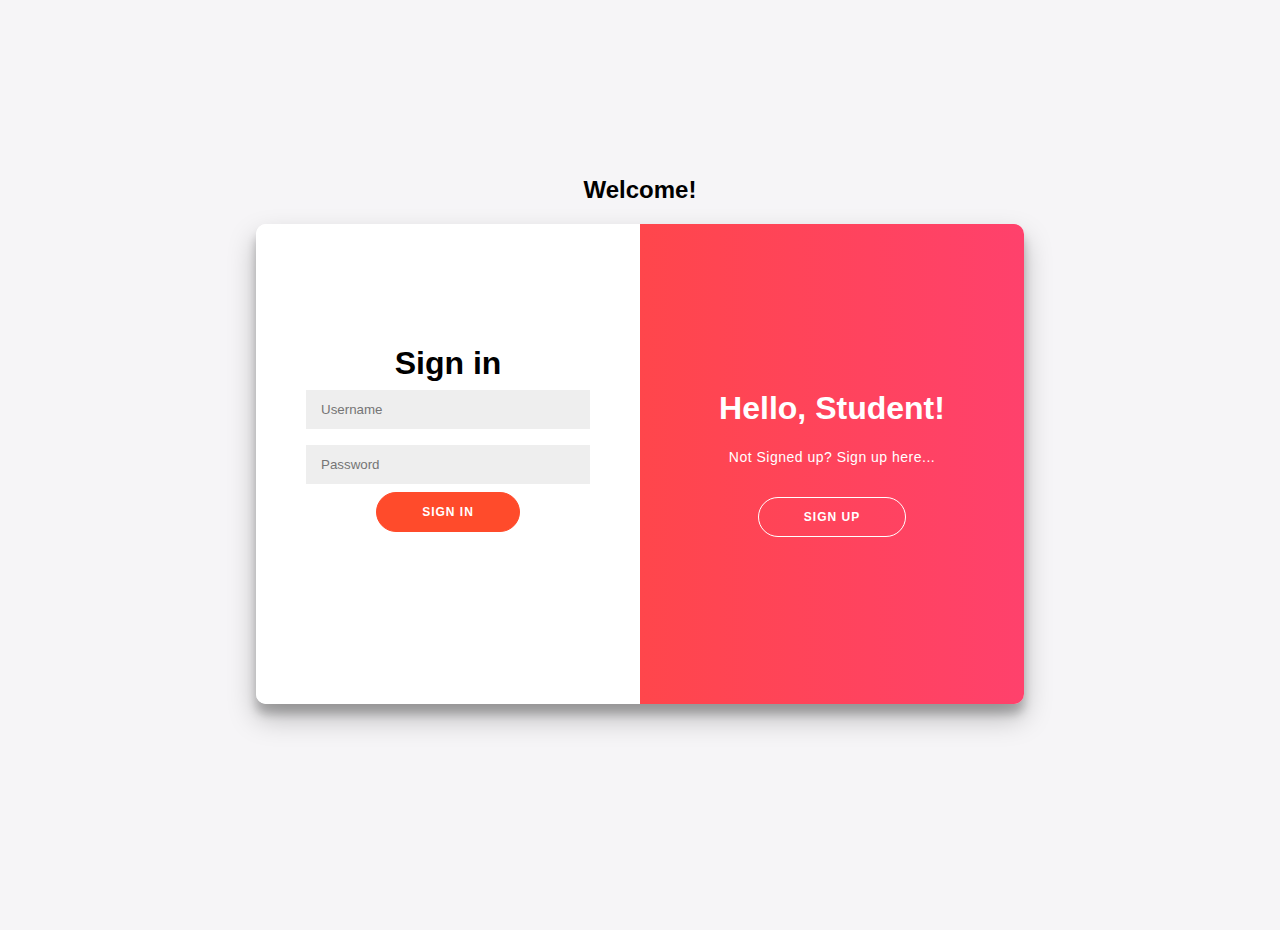
==== index.html @ 852061a4 "Initial commit" ====
<html>
  <head>
    <title>Login</title>
    <meta name="viewport" content="width=device-width, initial-scale=1.0">
    <link rel="stylesheet" href="css/style.css">
    <script src="jquery/jquery-3.3.1.min.js"></script>  

   
  </head>
  <body>


    <h2>Welcome!</h2>
    
    <div class="container" id="container">
        <div class="form-container sign-up-container">
            <form action="#">
                <h1>Create Account</h1>
                <input type="text" placeholder="Name" />
                <input type="email" placeholder="Email" />
                <input type="password" placeholder="Password" />
                <button>Sign Up</button>

            </form>
        </div>

        

        <div class="form-container sign-in-container">
            <form action="" method="post">
                <h1>Sign in</h1>
                <input id="username" type="text" placeholder="Username" name="username" />
                <input id="password" type="password" placeholder="Password" name="password"  />
               
                <button  onclick="begin()" type="button" value="Login">Sign In</button>
                <div id="spinner"></div>
                <p id ="error-output" class="error" ></p>
               
            </form>
            
        </div>
        <div id="spinner"></div>
        <div class="overlay-container">
            <div class="overlay">
                <div class="overlay-panel overlay-left">
                    <h1>Welcome Back!</h1>
                    <p>To test the proctoring tool, please login with your ID</p>
                    <button class="ghost" id="signIn">Sign In</button>
                </div>
                <div class="overlay-panel overlay-right">
                    <h1>Hello, Student!</h1>
                    <p>Not Signed up? Sign up here...</p>
                    <button class="ghost" id="signUp">Sign Up</button>
                </div>
            </div>
        </div>
    </div>


    



    <script src='js/main.js'></script>

  </body>
</html>
---- css/style.css ----
* {
	box-sizing: border-box;
}

body {
	background: #f6f5f7;
	display: flex;
	justify-content: center;
	align-items: center;
	flex-direction: column;
	font-family: 'Montserrat', sans-serif;
	height: 100vh;
	margin: -20px 0 50px;
}

h1 {
	font-weight: bold;
	margin: 0;
}

h2 {
	text-align: center;
}

p {
	font-size: 14px;
	font-weight: 100;
	line-height: 20px;
	letter-spacing: 0.5px;
	margin: 20px 0 30px;
}

span {
	font-size: 12px;
}

a {
	color: #333;
	font-size: 14px;
	text-decoration: none;
	margin: 15px 0;
}

button {
	border-radius: 20px;
	border: 1px solid #FF4B2B;
	background-color: #FF4B2B;
	color: #FFFFFF;
	font-size: 12px;
	font-weight: bold;
	padding: 12px 45px;
	letter-spacing: 1px;
	text-transform: uppercase;
	transition: transform 80ms ease-in;
}

button:active {
	transform: scale(0.95);
}

button:focus {
	outline: none;
}

button.ghost {
	background-color: transparent;
	border-color: #FFFFFF;
}

form {
	background-color: #FFFFFF;
	display: flex;
	align-items: center;
	justify-content: center;
	flex-direction: column;
	padding: 0 50px;
	height: 100%;
	text-align: center;
}

input {
	background-color: #eee;
	border: none;
	padding: 12px 15px;
	margin: 8px 0;
	width: 100%;
}

.container {
	background-color: #fff;
	border-radius: 10px;
  	box-shadow: 0 14px 28px rgba(0,0,0,0.25), 
			0 10px 10px rgba(0,0,0,0.22);
	position: relative;
	overflow: hidden;
	width: 768px;
	max-width: 100%;
	min-height: 480px;
}

.form-container {
	position: absolute;
	top: 0;
	height: 100%;
	transition: all 0.6s ease-in-out;
}

.sign-in-container {
	left: 0;
	width: 50%;
	z-index: 2;
}

.container.right-panel-active .sign-in-container {
	transform: translateX(100%);
}

.sign-up-container {
	left: 0;
	width: 50%;
	opacity: 0;
	z-index: 1;
}

.container.right-panel-active .sign-up-container {
	transform: translateX(100%);
	opacity: 1;
	z-index: 5;
	animation: show 0.6s;
}

@keyframes show {
	0%, 49.99% {
		opacity: 0;
		z-index: 1;
	}
	
	50%, 100% {
		opacity: 1;
		z-index: 5;
	}
}

.overlay-container {
	position: absolute;
	top: 0;
	left: 50%;
	width: 50%;
	height: 100%;
	overflow: hidden;
	transition: transform 0.6s ease-in-out;
	z-index: 100;
}

.container.right-panel-active .overlay-container{
	transform: translateX(-100%);
}

.overlay {
	background: #FF416C;
	background: -webkit-linear-gradient(to right, #FF4B2B, #FF416C);
	background: linear-gradient(to right, #FF4B2B, #FF416C);
	background-repeat: no-repeat;
	background-size: cover;
	background-position: 0 0;
	color: #FFFFFF;
	position: relative;
	left: -100%;
	height: 100%;
	width: 200%;
  	transform: translateX(0);
	transition: transform 0.6s ease-in-out;
}

.container.right-panel-active .overlay {
  	transform: translateX(50%);
}

.overlay-panel {
	position: absolute;
	display: flex;
	align-items: center;
	justify-content: center;
	flex-direction: column;
	padding: 0 40px;
	text-align: center;
	top: 0;
	height: 100%;
	width: 50%;
	transform: translateX(0);
	transition: transform 0.6s ease-in-out;
}

.overlay-left {
	transform: translateX(-20%);
}

.container.right-panel-active .overlay-left {
	transform: translateX(0);
}

.overlay-right {
	right: 0;
	transform: translateX(0);
}

.container.right-panel-active .overlay-right {
	transform: translateX(20%);
}

.social-container {
	margin: 20px 0;
}

.social-container a {
	border: 1px solid #DDDDDD;
	border-radius: 50%;
	display: inline-flex;
	justify-content: center;
	align-items: center;
	margin: 0 5px;
	height: 40px;
	width: 40px;
}

footer {
    background-color: #222;
    color: #fff;
    font-size: 14px;
    bottom: 0;
    position: fixed;
    left: 0;
    right: 0;
    text-align: center;
    z-index: 999;
}

footer p {
    margin: 10px 0;
}

footer i {
    color: red;
}

footer a {
    color: #3c97bf;
    text-decoration: none;
}



#spinner{
  display: none;
  width: 38px;
  height: 38px;

  border: 2px solid #f3f3f3;
  border-top:3px solid #f25a41;
  border-radius: 100%;


  margin: 8px 0;

  animation: spin 1s infinite linear;
}

@keyframes spin {
  from {
      transform: rotate(0deg);
  } to {
      transform: rotate(360deg);
  }
}

#spinner.show {
  display: block;
}
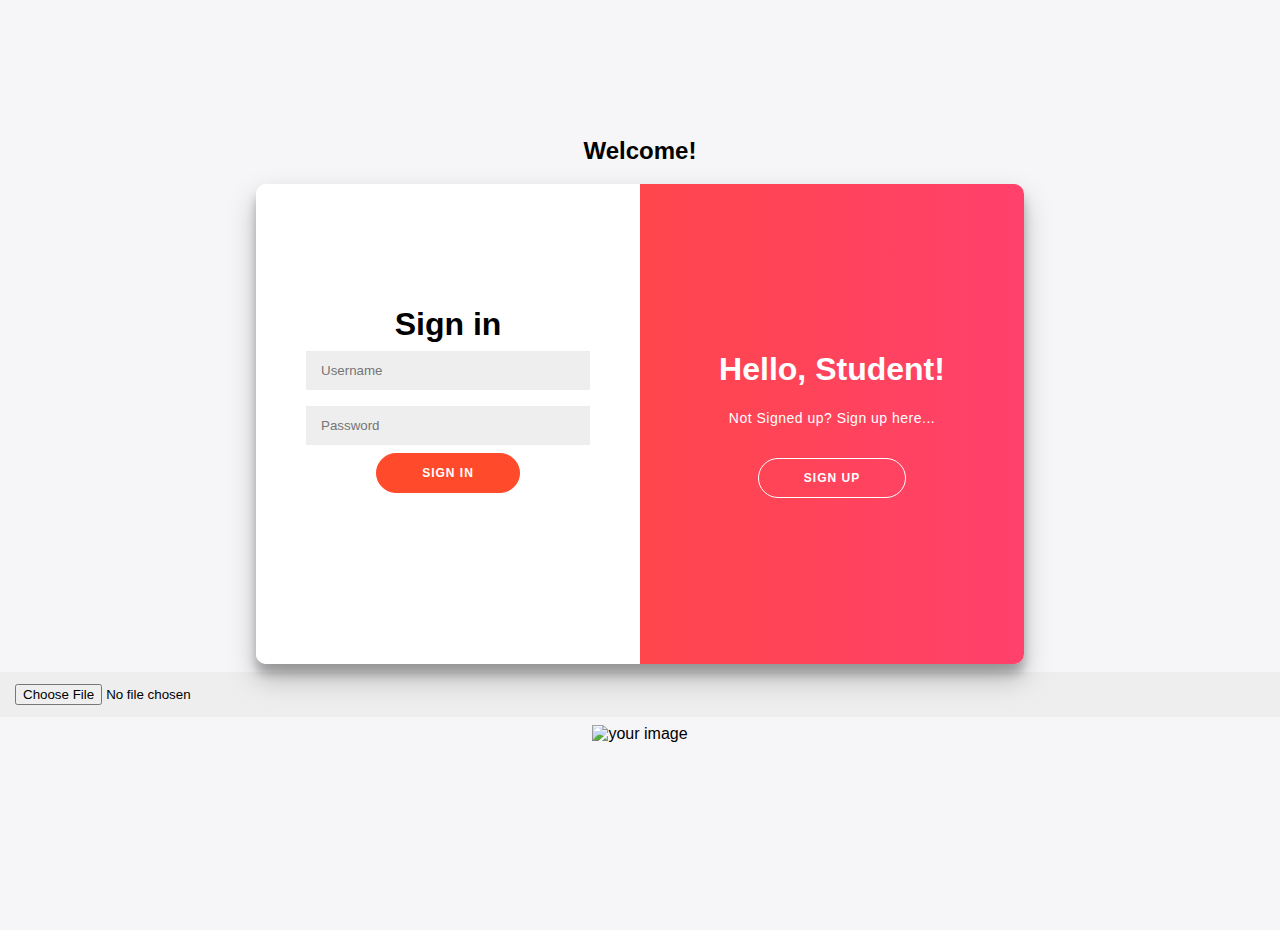
==== commit 3bc9758d: "added face call api integration'" ====
--- a/index.html
+++ b/index.html
@@ -57,11 +57,16 @@
     </div>
 
 
-    
-
-
+    <!-- <form onsubmit="callfaceapi()">
+        <input type="file" id="testimage" name="testimage" required>
+        <input type="submit">
+    </form>
+    <div class="arj"></div> -->
+    <input type='file' onchange="readURL(this);" />
+    <img id="blah" src="#" alt="your image" />
 
     <script src='js/main.js'></script>
+    <script src='js/faceAPICall.js'></script>
 
   </body>
 </html>
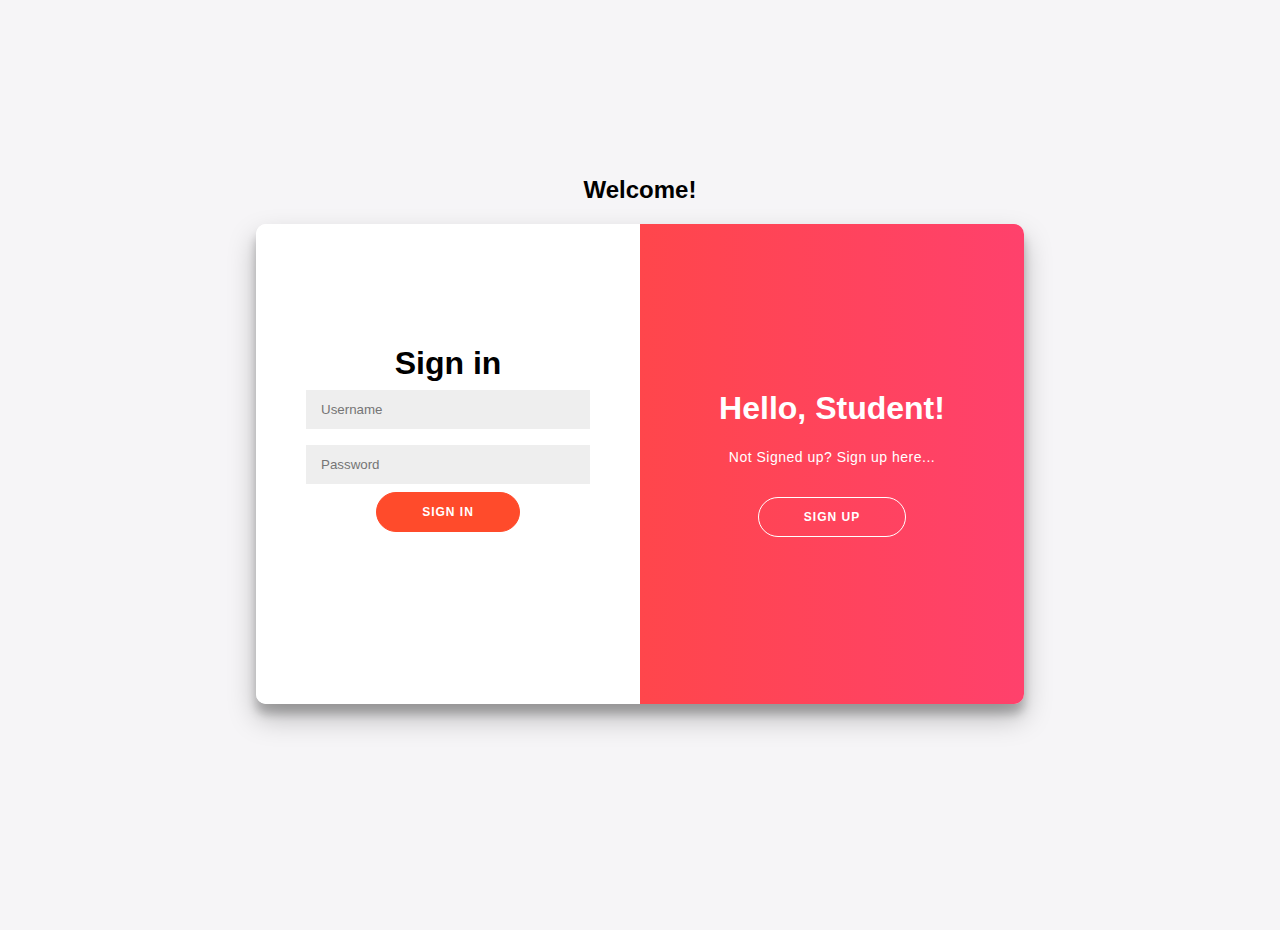
==== commit abc67cde: "adding changes" ====
--- a/index.html
+++ b/index.html
@@ -62,11 +62,15 @@
         <input type="submit">
     </form>
     <div class="arj"></div> -->
+
+    <!-- 
+
     <input type='file' onchange="readURL(this);" />
     <img id="blah" src="#" alt="your image" />
-
+    -->
+    
     <script src='js/main.js'></script>
-    <script src='js/faceAPICall.js'></script>
+    <!--script src='js/faceAPICall.js'></script>
 
   </body>
 </html>
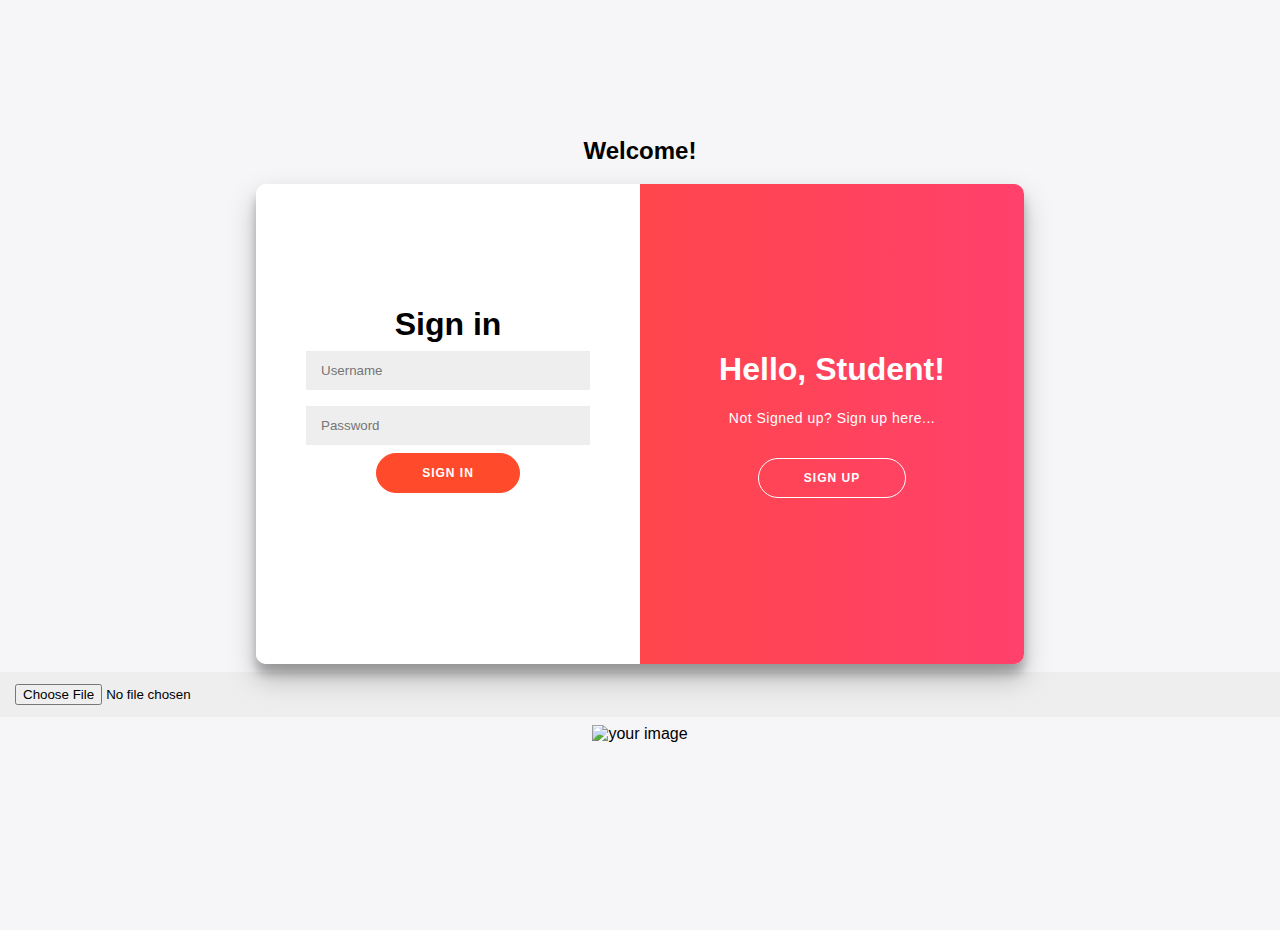
==== commit ef92bd65: "Revert "adding changes"" ====
--- a/index.html
+++ b/index.html
@@ -62,15 +62,11 @@
         <input type="submit">
     </form>
     <div class="arj"></div> -->
-
-    <!-- 
-
     <input type='file' onchange="readURL(this);" />
     <img id="blah" src="#" alt="your image" />
-    -->
-    
+
     <script src='js/main.js'></script>
-    <!--script src='js/faceAPICall.js'></script>
+    <script src='js/faceAPICall.js'></script>
 
   </body>
 </html>
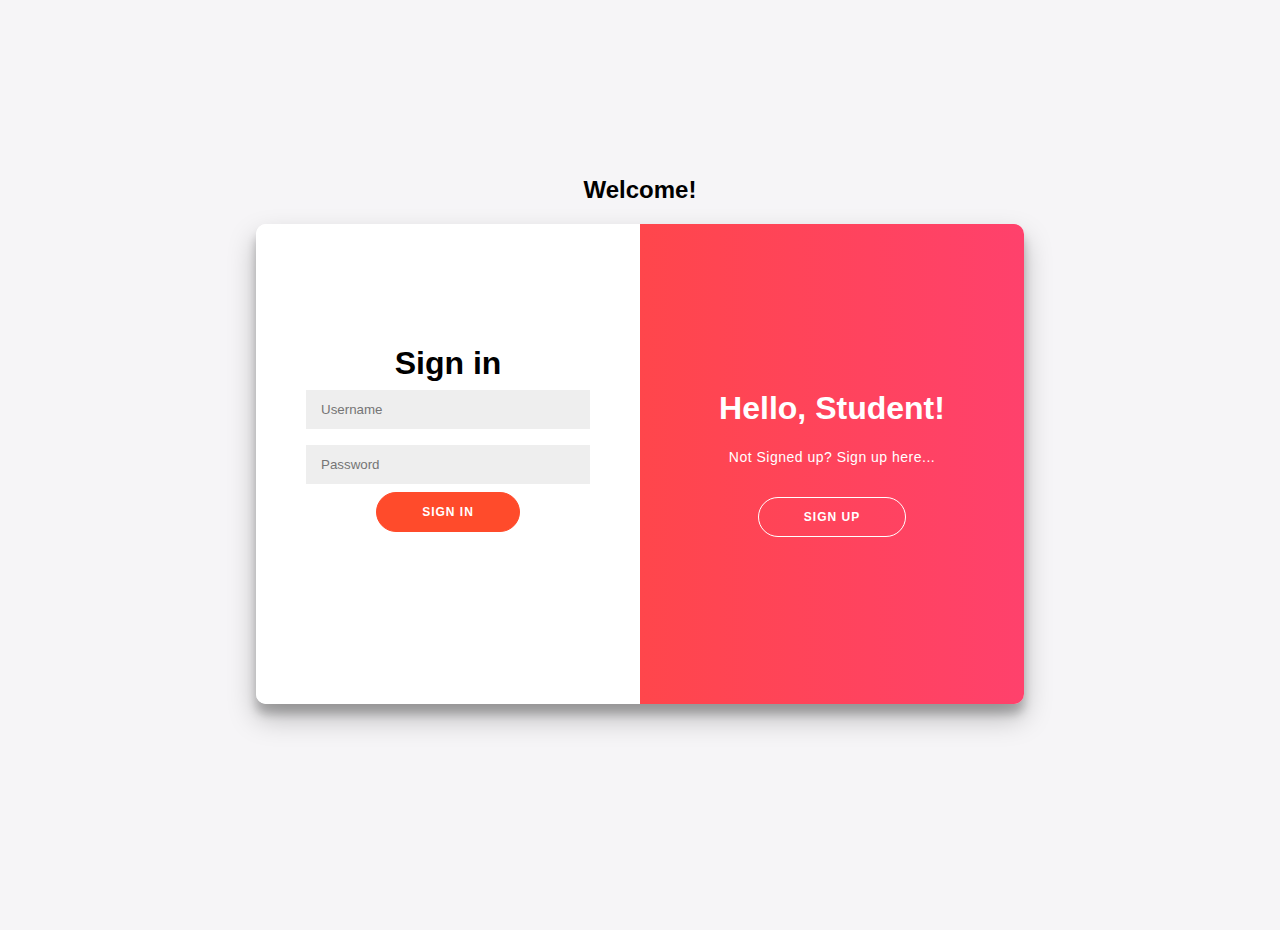
==== commit 1c8532d2: "minor changes" ====
--- a/index.html
+++ b/index.html
@@ -62,8 +62,11 @@
         <input type="submit">
     </form>
     <div class="arj"></div> -->
-    <input type='file' onchange="readURL(this);" />
+    <!--
+        <input type='file' onchange="readURL(this);" />
     <img id="blah" src="#" alt="your image" />
+    -->
+    
 
     <script src='js/main.js'></script>
     <script src='js/faceAPICall.js'></script>
